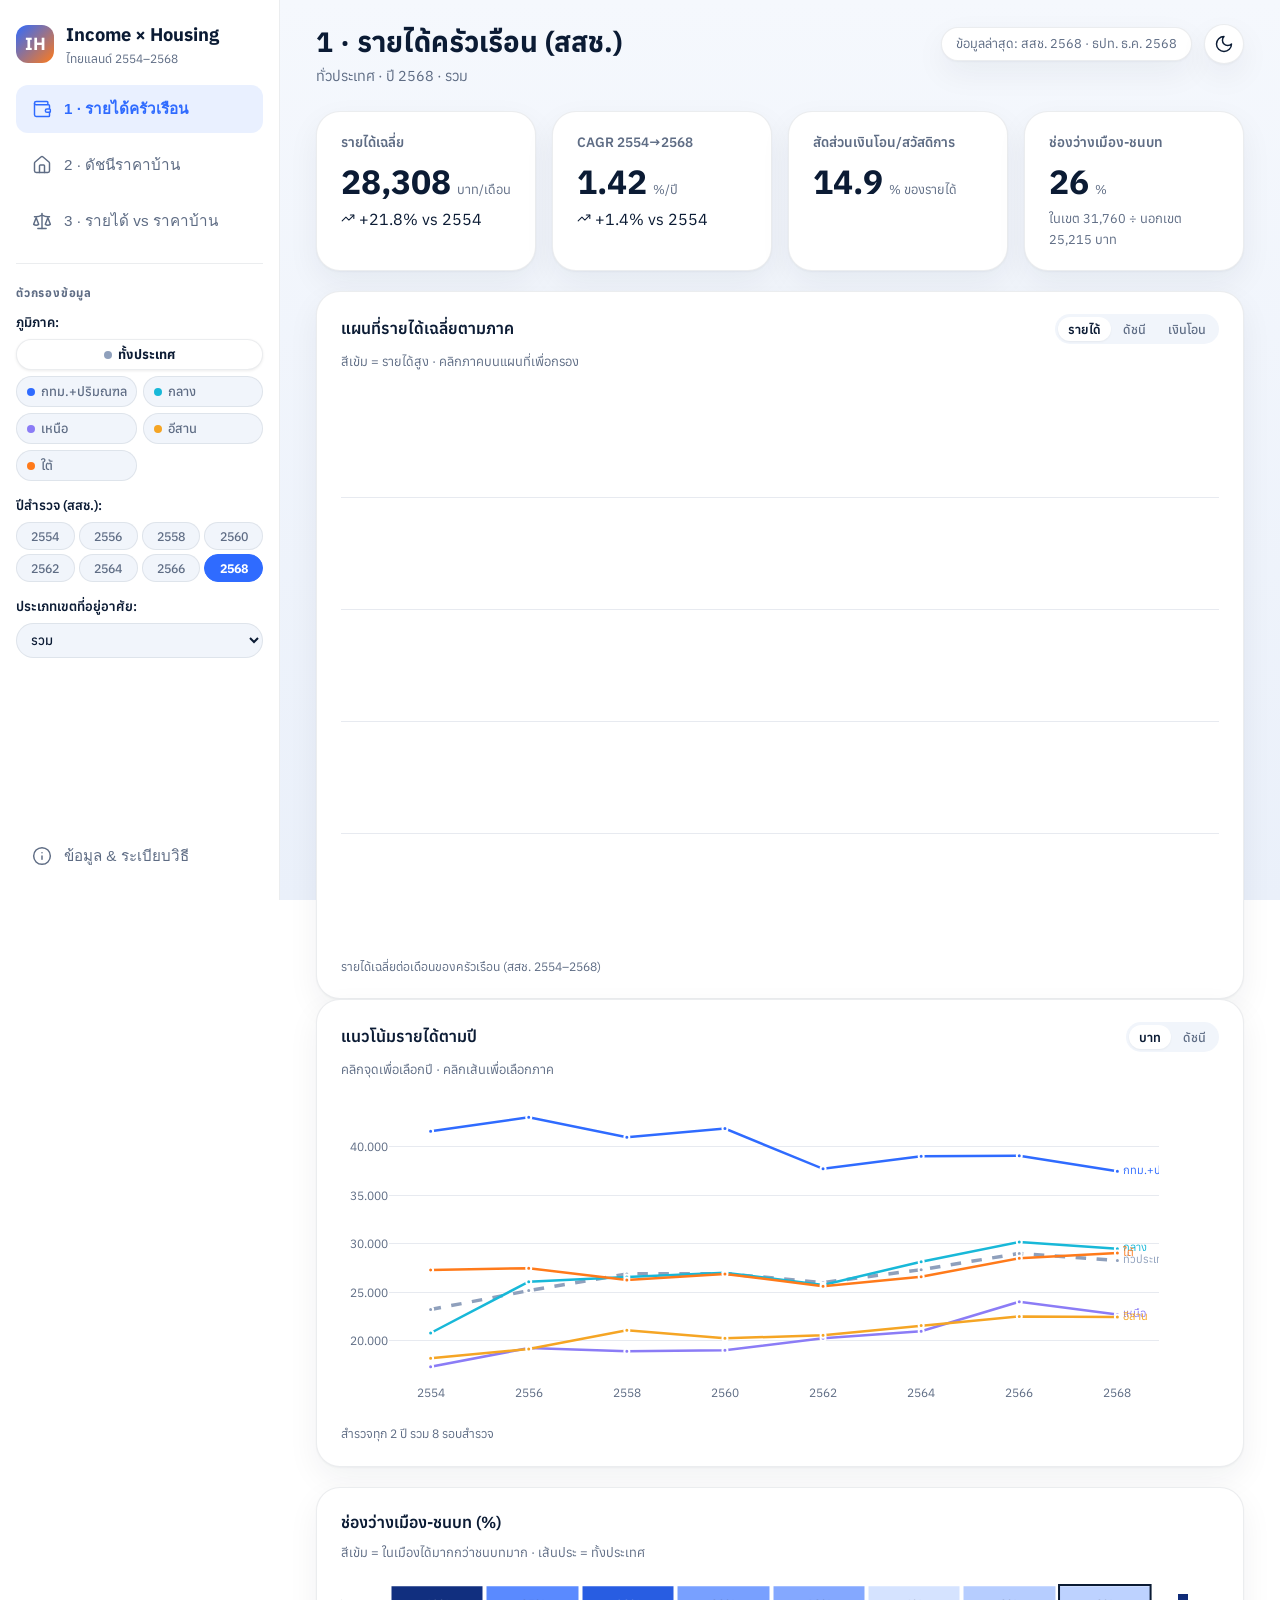
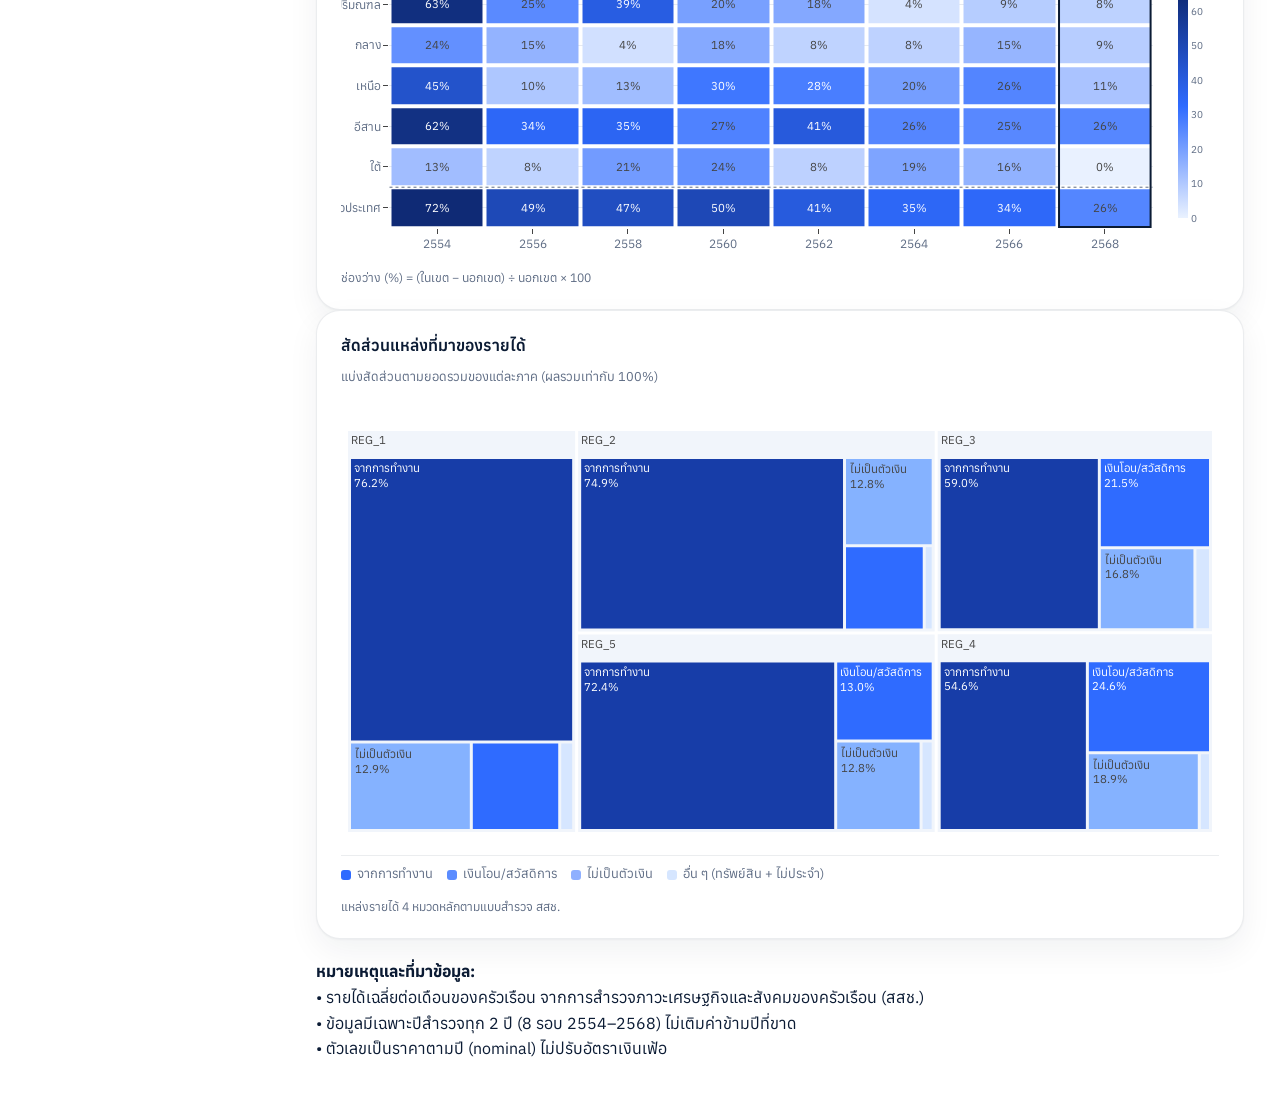
==== site/index.html @ 3fe5389e "Export static site with client engine and JSON datasets to site/" ====
<!DOCTYPE html>
<html lang="th" data-theme="dark">
<head>
  <meta charset="UTF-8">
  <meta name="viewport" content="width=device-width, initial-scale=1.0">
  <title>Income × Housing Dashboard — รายได้ครัวเรือน vs ดัชนีราคาบ้าน</title>
  
  <!-- Anti-flicker theme init -->
  <script>
    (function() {
      const saved = localStorage.getItem('ihd-theme');
      if (saved) {
        document.documentElement.setAttribute('data-theme', saved);
      } else if (window.matchMedia && window.matchMedia('(prefers-color-scheme: light)').matches) {
        document.documentElement.setAttribute('data-theme', 'light');
      }
    })();
  </script>

  <link rel="stylesheet" href="css/tokens.css">
  <link rel="stylesheet" href="css/app.css">
  
  <!-- Plotly.js CDN -->
  <script src="https://cdn.plot.ly/plotly-2.35.2.min.js" charset="utf-8"></script>
  <!-- Pre-bundled Data (Works offline & direct file:// without CORS issues) -->
  <script src="data/data.js"></script>
</head>
<body>
  <div class="app-container">
    <!-- ──────────────── Sidebar ──────────────── -->
    <aside class="sidebar">
      <a href="#" class="brand">
        <div class="brand-icon-box">IH</div>
        <div>
          <div>Income × Housing</div>
          <div style="font-size: 0.75rem; color: var(--text-muted); font-weight: 400;">ไทยแลนด์ 2554–2568</div>
        </div>
      </a>

      <nav>
        <ul class="nav-menu">
          <li>
            <button class="nav-item active" data-tab="1">
              <svg class="nav-icon" viewBox="0 0 24 24" fill="none" stroke="currentColor" stroke-width="1.75" stroke-linecap="round" stroke-linejoin="round" aria-hidden="true"><path d="M19 7V4a1 1 0 0 0-1-1H5a2 2 0 0 0 0 4h15a1 1 0 0 1 1 1v4h-3a2 2 0 0 0 0 4h3a1 1 0 0 0 1-1v-2a1 1 0 0 0-1-1"/><path d="M3 5v14a2 2 0 0 0 2 2h15a1 1 0 0 0 1-1v-4"/></svg>
              <span>1 · รายได้ครัวเรือน</span>
            </button>
          </li>
          <li>
            <button class="nav-item" data-tab="2">
              <svg class="nav-icon" viewBox="0 0 24 24" fill="none" stroke="currentColor" stroke-width="1.75" stroke-linecap="round" stroke-linejoin="round" aria-hidden="true"><path d="M15 21v-8a1 1 0 0 0-1-1h-4a1 1 0 0 0-1 1v8"/><path d="M3 10a2 2 0 0 1 .709-1.528l7-5.999a2 2 0 0 1 2.582 0l7 5.999A2 2 0 0 1 21 10v9a2 2 0 0 1-2 2H5a2 2 0 0 1-2-2z"/></svg>
              <span>2 · ดัชนีราคาบ้าน</span>
            </button>
          </li>
          <li>
            <button class="nav-item" data-tab="3">
              <svg class="nav-icon" viewBox="0 0 24 24" fill="none" stroke="currentColor" stroke-width="1.75" stroke-linecap="round" stroke-linejoin="round" aria-hidden="true"><path d="m16 16 3-8 3 8c-.87.65-1.92 1-3 1s-2.13-.35-3-1Z"/><path d="m2 16 3-8 3 8c-.87.65-1.92 1-3 1s-2.13-.35-3-1Z"/><path d="M7 21h10"/><path d="M12 3v18"/><path d="M3 7h2c2 0 5-1 7-2 2 1 5 2 7 2h2"/></svg>
              <span>3 · รายได้ vs ราคาบ้าน</span>
            </button>
          </li>
        </ul>
      </nav>

      <div class="sidebar-divider"></div>

      <!-- Sidebar Filters Section Under Tab 3 -->
      <section class="sidebar-filters" id="control-bar">
        <!-- Controls rendered dynamically by app.js -->
      </section>

      <div class="sidebar-footer">
        <button class="nav-item" id="btn-info" onclick="document.getElementById('info-modal').showModal()">
          <svg class="nav-icon" viewBox="0 0 24 24" fill="none" stroke="currentColor" stroke-width="1.75" stroke-linecap="round" stroke-linejoin="round" aria-hidden="true"><circle cx="12" cy="12" r="10"/><path d="M12 16v-4"/><path d="M12 8h.01"/></svg>
          <span>ข้อมูล & ระเบียบวิธี</span>
        </button>
      </div>
    </aside>

    <!-- ──────────────── Main Content ──────────────── -->
    <main class="main-content">
      <!-- Topbar -->
      <header class="topbar">
        <div class="topbar-left">
          <h1 class="tab-title" id="tab-title">1 · รายได้ครัวเรือน (สสช.)</h1>
          <div class="tab-status-line" id="tab-status-line">ทั่วประเทศ · ปี 2566 · รวมทุกเขต</div>
        </div>
        <div class="topbar-right">
          <span class="as-of-badge" id="as-of-badge">กำลังโหลดข้อมูลล่าสุด...</span>
          <button class="theme-toggle-btn" id="theme-toggle-btn" title="สลับธีม มืด/สว่าง" aria-label="สลับธีม">
          </button>
        </div>
      </header>

      <!-- KPI Grid -->
      <section class="kpi-grid" id="kpi-container">
        <!-- KPI cards rendered dynamically by app.js -->
      </section>

      <!-- Charts Grid / Container -->
      <section class="charts-container" id="charts-container">
        <!-- Charts rendered dynamically by app.js -->
      </section>

      <!-- Notes / Footnotes -->
      <footer class="notes-card" id="notes-card">
        <strong style="color: var(--text);">หมายเหตุและที่มาข้อมูล:</strong>
        <div id="notes-list"></div>
      </footer>
    </main>
  </div>

  <!-- ──────────────── Info Modal ──────────────── -->
  <dialog id="info-modal" style="background: var(--surface); color: var(--text); border: 1px solid var(--border); border-radius: var(--radius-card); padding: 24px; max-width: 600px; margin: auto; box-shadow: var(--shadow-lg);">
    <div style="display: flex; justify-content: space-between; align-items: center; margin-bottom: 16px;">
      <h2 style="font-size: 1.25rem;">ข้อมูลและระเบียบวิธีวิจัย</h2>
      <button onclick="document.getElementById('info-modal').close()" style="background: none; border: none; font-size: 1.5rem; color: var(--text); cursor: pointer;" aria-label="ปิด">&times;</button>
    </div>
    <div style="font-size: 0.9rem; color: var(--text-muted); line-height: 1.6; display: flex; flex-direction: column; gap: 12px;">
      <p><strong>1. รายได้ครัวเรือน:</strong> ข้อมูลจากการสำรวจภาวะเศรษฐกิจและสังคมของครัวเรือน (SES) โดยสำนักงานสถิติแห่งชาติ (สสช.) ทุก 2 ปี (8 รอบ 2554–2568) แสดงเป็นรายได้เฉลี่ยต่อเดือนต่อครัวเรือนในราคาตามปี (nominal)</p>
      <p><strong>2. ดัชนีราคาที่อยู่อาศัย:</strong> จัดทำโดยธนาคารแห่งประเทศไทย (ธปท.) ฐาน 2554 = 100 ใช้ Hedonic regression แบบเฉลี่ยเคลื่อนที่ 3 เดือน</p>
      <p><strong>3. การเปรียบเทียบ:</strong> คำนวณเป็นดัชนีราคาต่อรายได้ (Price-to-Income Index) โดย rebase ให้ปีต้นช่วง = 100 หากมากกว่า 100 แสดงว่าราคาบ้านโตเร็วกว่ารายได้ ("ซื้อยากขึ้น")</p>
      <p style="color: var(--danger, #E5484D);"><strong>ข้อควรระวัง:</strong> ข้อมูลนี้เปรียบเทียบอัตราการเติบโต ไม่ใช่ระดับราคาบ้านเป็นบาท จึงไม่สามารถคำนวณจำนวนปีของรายได้ที่ต้องใช้ซื้อบ้านได้</p>
    </div>
  </dialog>

  <!-- Engine & App Scripts -->
  <script src="js/engine.js"></script>
  <script src="js/app.js"></script>
</body>
</html>
---- site/css/tokens.css ----
/* Design tokens v2 for Income × Housing Dashboard */
@import url('https://fonts.googleapis.com/css2?family=Anuphan:wght@400;500;600;700&display=swap');

:root {
  --font-family: 'Anuphan', 'Noto Sans Thai', 'Sarabun', system-ui, -apple-system, sans-serif;
  --radius-card: 24px;
  --radius-icon: 12px;
  --radius-btn: 9999px;
  --radius-chip: 9999px;
  --radius-sm: 8px;
  --transition-fast: 180ms cubic-bezier(0.4, 0, 0.2, 1);
  --shadow-light: 0 1px 2px rgba(11, 27, 52, 0.04), 0 12px 32px rgba(11, 27, 52, 0.06);
}

[data-theme="dark"] {
  --bg-gradient: linear-gradient(180deg, #0A0F1A 0%, #0D1424 100%);
  --bg-solid: #0A0F1A;
  --surface: #111827;
  --surface-2: #1A2336;
  --border: rgba(255, 255, 255, 0.08);
  --text: #EAF0FA;
  --text-muted: #8FA0BC;
  --blue: #5B8CFF;
  --blue-soft: rgba(91, 140, 255, 0.15);
  --blue-700: #2F55C9;
  --orange: #FF8A3D;
  --orange-soft: rgba(255, 138, 61, 0.15);
  --positive: #34D399;
  --positive-soft: rgba(52, 211, 153, 0.15);
  --negative: #F87171;
  --negative-soft: rgba(248, 113, 113, 0.15);
  --focus: #5B8CFF;
  --card-border: 1px solid var(--border);
  --card-shadow: none;
}

[data-theme="light"] {
  --bg-gradient: linear-gradient(180deg, #F5F8FD 0%, #EAF0FA 100%);
  --bg-solid: #F5F8FD;
  --surface: #FFFFFF;
  --surface-2: #F1F5FB;
  --border: rgba(11, 27, 52, 0.08);
  --text: #0B1B34;
  --text-muted: #5E6C84;
  --blue: #2F6BFF;
  --blue-soft: rgba(47, 107, 255, 0.10);
  --blue-700: #173DA8;
  --orange: #FF7A1A;
  --orange-soft: rgba(255, 122, 26, 0.10);
  --positive: #0E9F6E;
  --positive-soft: rgba(14, 159, 110, 0.12);
  --negative: #E5484D;
  --negative-soft: rgba(229, 72, 77, 0.12);
  --focus: #2F6BFF;
  --card-border: 1px solid var(--border);
  --card-shadow: var(--shadow-light);
}

* {
  box-sizing: border-box;
  margin: 0;
  padding: 0;
}

body {
  font-family: var(--font-family);
  background: var(--bg-gradient);
  background-attachment: fixed;
  color: var(--text);
  line-height: 1.6;
  transition: background var(--transition-fast), color var(--transition-fast);
  -webkit-font-smoothing: antialiased;
  min-height: 100vh;
}

.tabular-nums {
  font-variant-numeric: tabular-nums;
}
---- site/css/app.css ----
/* Application Styles v2 */

/* ──────────────── App Layout ──────────────── */
.app-container {
  display: grid;
  grid-template-columns: 280px 1fr;
  min-height: 100vh;
}

@media (max-width: 1023px) {
  .app-container {
    grid-template-columns: 1fr;
  }
}

/* ──────────────── Sidebar ──────────────── */
.sidebar {
  background-color: var(--surface);
  border-right: 1px solid var(--border);
  padding: 20px 16px;
  display: flex;
  flex-direction: column;
  gap: 16px;
  position: sticky;
  top: 0;
  height: 100vh;
  z-index: 20;
  overflow-y: auto;
  overflow-x: hidden;
}

.sidebar::-webkit-scrollbar {
  width: 5px;
}
.sidebar::-webkit-scrollbar-thumb {
  background: var(--border);
  border-radius: 4px;
}

.sidebar-divider {
  height: 1px;
  background-color: var(--border);
  margin: 2px 0;
  flex-shrink: 0;
}

@media (max-width: 1023px) {
  .sidebar {
    display: none; /* Mobile menu handles navigation */
  }
}

.brand {
  display: flex;
  align-items: center;
  gap: 12px;
  font-weight: 700;
  font-size: 1.15rem;
  color: var(--text);
  text-decoration: none;
}

.brand-icon-box {
  width: 38px;
  height: 38px;
  border-radius: var(--radius-icon);
  background: linear-gradient(135deg, var(--blue), var(--orange));
  display: flex;
  align-items: center;
  justify-content: center;
  color: white;
  font-weight: 700;
  font-size: 1.1rem;
}

.nav-menu {
  display: flex;
  flex-direction: column;
  gap: 8px;
  list-style: none;
}

.nav-item {
  display: flex;
  align-items: center;
  gap: 12px;
  padding: 12px 16px;
  border-radius: var(--radius-icon);
  color: var(--text-muted);
  text-decoration: none;
  font-weight: 500;
  font-size: 0.95rem;
  cursor: pointer;
  border: none;
  background: transparent;
  width: 100%;
  text-align: left;
  transition: all var(--transition-fast);
}

.nav-item:hover {
  background-color: var(--surface-2);
  color: var(--text);
}

.nav-item.active {
  background-color: var(--blue-soft);
  color: var(--blue);
  font-weight: 600;
}

.nav-icon {
  width: 20px;
  height: 20px;
  stroke-width: 1.75;
  display: flex;
  align-items: center;
  justify-content: center;
}

.sidebar-footer {
  margin-top: auto;
  display: flex;
  flex-direction: column;
  gap: 8px;
}

/* ──────────────── Main Content ──────────────── */
.main-content {
  padding: 24px 36px 48px;
  display: flex;
  flex-direction: column;
  gap: 20px;
  max-width: 1440px;
  overflow-x: hidden;
}

@media (max-width: 768px) {
  .main-content {
    padding: 16px 16px 36px;
  }
}

/* Topbar Header */
.topbar {
  display: flex;
  align-items: flex-start;
  justify-content: space-between;
  flex-wrap: wrap;
  gap: 16px;
  padding-bottom: 4px;
}

.topbar-left {
  display: flex;
  flex-direction: column;
  gap: 4px;
}

.tab-title {
  font-size: 1.75rem;
  font-weight: 700;
  color: var(--text);
  line-height: 1.3;
}

.tab-status-line {
  font-size: 0.9rem;
  color: var(--text-muted);
  font-weight: 400;
}

.topbar-right {
  display: flex;
  align-items: center;
  gap: 12px;
}

.as-of-badge {
  font-size: 0.8rem;
  color: var(--text-muted);
  background-color: var(--surface);
  padding: 6px 14px;
  border-radius: var(--radius-btn);
  border: 1px solid var(--border);
  box-shadow: var(--card-shadow);
}

.theme-toggle-btn {
  background: var(--surface);
  border: 1px solid var(--border);
  color: var(--text);
  width: 40px;
  height: 40px;
  border-radius: 50%;
  cursor: pointer;
  display: flex;
  align-items: center;
  justify-content: center;
  transition: all var(--transition-fast);
  box-shadow: var(--card-shadow);
}

.theme-toggle-btn:hover {
  background-color: var(--surface-2);
}

/* ──────────────── Sidebar Filters ──────────────── */
.sidebar-filters {
  display: flex;
  flex-direction: column;
  gap: 14px;
}

.sidebar-filters-title {
  font-size: 0.72rem;
  font-weight: 700;
  color: var(--text-muted);
  text-transform: uppercase;
  letter-spacing: 0.8px;
  margin-top: 2px;
  margin-bottom: -4px;
}

.sidebar-control-group {
  display: flex;
  flex-direction: column;
  gap: 6px;
}

.sidebar-control-label {
  font-size: 0.82rem;
  font-weight: 600;
  color: var(--text);
  display: flex;
  justify-content: space-between;
  align-items: center;
}

/* Region Radio Chips (Grid 2-col, National spans 2) */
.sidebar-region-chips {
  display: grid;
  grid-template-columns: 1fr 1fr;
  gap: 6px;
}

.sidebar-region-chip {
  display: inline-flex;
  align-items: center;
  gap: 6px;
  padding: 6px 10px;
  border-radius: var(--radius-btn);
  border: 1px solid var(--border);
  background: var(--surface-2);
  color: var(--text-muted);
  font-family: inherit;
  font-size: 0.8rem;
  cursor: pointer;
  font-weight: 500;
  transition: all var(--transition-fast);
  white-space: nowrap;
  overflow: hidden;
  text-overflow: ellipsis;
}

.sidebar-region-chip.span-full {
  grid-column: span 2;
  justify-content: center;
}

.sidebar-region-chip:hover {
  background-color: var(--surface);
  color: var(--text);
  border-color: var(--text-muted);
}

.sidebar-region-chip.active {
  background-color: var(--surface);
  color: var(--text);
  font-weight: 700;
  box-shadow: 0 1px 3px rgba(0, 0, 0, 0.08);
}

.region-dot {
  width: 8px;
  height: 8px;
  border-radius: 50%;
  display: inline-block;
  flex-shrink: 0;
}

/* Year Chips Grid (4 columns) */
.sidebar-year-grid {
  display: grid;
  grid-template-columns: repeat(4, 1fr);
  gap: 4px;
}

.sidebar-year-btn {
  padding: 5px 0;
  text-align: center;
  border-radius: var(--radius-btn);
  border: 1px solid var(--border);
  background: var(--surface-2);
  color: var(--text-muted);
  font-family: inherit;
  font-size: 0.78rem;
  cursor: pointer;
  font-weight: 500;
  transition: all var(--transition-fast);
}

.sidebar-year-btn:hover {
  background-color: var(--surface);
  color: var(--text);
  border-color: var(--text-muted);
}

.sidebar-year-btn.active {
  background-color: var(--blue);
  color: white;
  font-weight: 700;
  border-color: var(--blue);
}

/* Tab 3 Year Range Row */
.sidebar-year-range-row {
  display: grid;
  grid-template-columns: 1fr auto 1fr;
  align-items: center;
  gap: 6px;
}

/* Select Controls in Sidebar */
.sidebar-select {
  width: 100%;
  background-color: var(--surface-2);
  border: 1px solid var(--border);
  color: var(--text);
  padding: 7px 10px;
  border-radius: var(--radius-btn);
  font-family: inherit;
  font-size: 0.82rem;
  font-weight: 500;
  cursor: pointer;
  outline: none;
  transition: all var(--transition-fast);
}

.sidebar-select:focus-visible {
  border-color: var(--focus);
  outline: 2px solid var(--focus);
}

/* Clear Filters Ghost Button */
.btn-sidebar-clear {
  width: 100%;
  background: transparent;
  border: 1px dashed var(--border);
  color: var(--text-muted);
  padding: 7px 12px;
  border-radius: var(--radius-btn);
  font-family: inherit;
  font-size: 0.8rem;
  font-weight: 500;
  cursor: pointer;
  display: inline-flex;
  align-items: center;
  justify-content: center;
  gap: 6px;
  transition: all var(--transition-fast);
  margin-top: 4px;
}

.btn-sidebar-clear:hover {
  background-color: rgba(229, 72, 77, 0.08);
  border-color: #E5484D;
  color: #E5484D;
}

/* ──────────────── Tab 3 Layout ──────────────── */
.tab3-charts-container {
  display: flex;
  flex-direction: column;
  gap: 20px;
}

.tab3-mid-grid {
  display: grid;
  grid-template-columns: 1fr 1fr;
  gap: 20px;
}

@media (max-width: 960px) {
  .tab3-mid-grid {
    grid-template-columns: 1fr;
  }
}

/* ──────────────── KPI Grid ──────────────── */
.kpi-grid {
  display: grid;
  grid-template-columns: repeat(4, 1fr);
  gap: 16px;
}

@media (max-width: 1023px) {
  .kpi-grid {
    grid-template-columns: repeat(2, 1fr);
  }
}

@media (max-width: 640px) {
  .kpi-grid {
    grid-template-columns: 1fr;
  }
}

.kpi-card {
  background-color: var(--surface);
  border: var(--card-border);
  box-shadow: var(--card-shadow);
  border-radius: var(--radius-card);
  padding: 20px 24px;
  display: flex;
  flex-direction: column;
  gap: 6px;
  min-width: 200px;
}

.kpi-top {
  display: flex;
  align-items: center;
  gap: 10px;
}

.kpi-icon-box {
  width: 36px;
  height: 36px;
  border-radius: var(--radius-icon);
  background-color: var(--surface-2);
  color: var(--blue);
  display: flex;
  align-items: center;
  justify-content: center;
}

.kpi-label {
  font-size: 0.85rem;
  font-weight: 600;
  color: var(--text-muted);
  white-space: nowrap;
  overflow: hidden;
  text-overflow: ellipsis;
}

.kpi-value-row {
  display: flex;
  align-items: baseline;
  gap: 6px;
  margin-top: 4px;
}

.kpi-value {
  font-size: 2.1rem;
  font-weight: 700;
  color: var(--text);
  line-height: 1.1;
}

.kpi-unit {
  font-size: 0.8rem;
  color: var(--text-muted);
}

.kpi-subline {
  font-size: 0.8rem;
  color: var(--text-muted);
  margin-top: 2px;
}

.kpi-delta-row {
  display: flex;
  align-items: center;
  gap: 6px;
  margin-top: 4px;
}

.kpi-chip {
  display: inline-flex;
  align-items: center;
  gap: 4px;
  font-size: 0.78rem;
  font-weight: 600;
  padding: 3px 8px;
  border-radius: var(--radius-chip);
}

.kpi-chip-positive {
  background-color: var(--positive-soft);
  color: var(--positive);
}

.kpi-chip-negative {
  background-color: var(--negative-soft);
  color: var(--negative);
}

.kpi-chip-neutral {
  background-color: var(--surface-2);
  color: var(--text-muted);
}

/* ──────────────── Main Charts Grid (Tabs 1 & 2) ──────────────── */
.main-charts-grid {
  display: grid;
  grid-template-columns: 5fr 7fr;
  gap: 20px;
}

@media (max-width: 1200px) {
  .main-charts-grid {
    grid-template-columns: 1fr;
  }
}

.charts-right-stack {
  display: flex;
  flex-direction: column;
  gap: 20px;
}

/* Chart Card */
.chart-card {
  background-color: var(--surface);
  border: var(--card-border);
  box-shadow: var(--card-shadow);
  border-radius: var(--radius-card);
  padding: 22px 24px;
  display: flex;
  flex-direction: column;
  gap: 8px;
  position: relative;
}

.chart-card-full {
  width: 100%;
}

.chart-header {
  display: flex;
  align-items: center;
  justify-content: space-between;
  gap: 12px;
}

.chart-title {
  font-size: 1rem;
  font-weight: 600;
  color: var(--text);
}

.chart-read-guide {
  font-size: 0.8rem;
  color: var(--text-muted);
  font-weight: 400;
  margin-bottom: 4px;
}

.chart-note {
  font-size: 0.76rem;
  color: var(--text-muted);
  margin-top: 4px;
}

/* Segmented Control Buttons */
.segmented-control {
  display: inline-flex;
  background-color: var(--surface-2);
  padding: 3px;
  border-radius: var(--radius-btn);
  gap: 2px;
}

.segmented-btn {
  background: transparent;
  border: none;
  color: var(--text-muted);
  font-family: inherit;
  font-size: 0.78rem;
  font-weight: 500;
  padding: 4px 10px;
  border-radius: var(--radius-btn);
  cursor: pointer;
  transition: all var(--transition-fast);
}

.segmented-btn:hover {
  color: var(--text);
}

.segmented-btn.active {
  background-color: var(--surface);
  color: var(--text);
  font-weight: 600;
  box-shadow: 0 1px 2px rgba(0, 0, 0, 0.05);
}

/* Plotly Container */
.plotly-container {
  width: 100%;
  flex: 1;
}

/* Empty Notice */
.empty-notice {
  background-color: var(--surface-2);
  border: 1px dashed var(--border);
  color: var(--text-muted);
  border-radius: var(--radius-icon);
  padding: 16px;
  font-size: 0.85rem;
  text-align: center;
}

/* Treemap Legend */
.treemap-legend {
  display: flex;
  flex-wrap: wrap;
  gap: 14px;
  margin-top: 8px;
  padding-top: 8px;
  border-top: 1px solid var(--border);
}

.treemap-legend-item {
  display: inline-flex;
  align-items: center;
  gap: 6px;
  font-size: 0.8rem;
  color: var(--text-muted);
}

.treemap-legend-dot {
  width: 10px;
  height: 10px;
  border-radius: 3px;
}

/* ──────────────── Modal ──────────────── */
dialog {
  background: var(--surface);
  color: var(--text);
  border: 1px solid var(--border);
  border-radius: var(--radius-card);
  padding: 28px;
  max-width: 640px;
  margin: auto;
  box-shadow: 0 20px 40px rgba(0, 0, 0, 0.25);
}

dialog::backdrop {
  background: rgba(0, 0, 0, 0.5);
  backdrop-filter: blur(4px);
}

/* Accessible focus ring */
button:focus-visible, select:focus-visible, a:focus-visible {
  outline: 2px solid var(--focus);
  outline-offset: 2px;
}
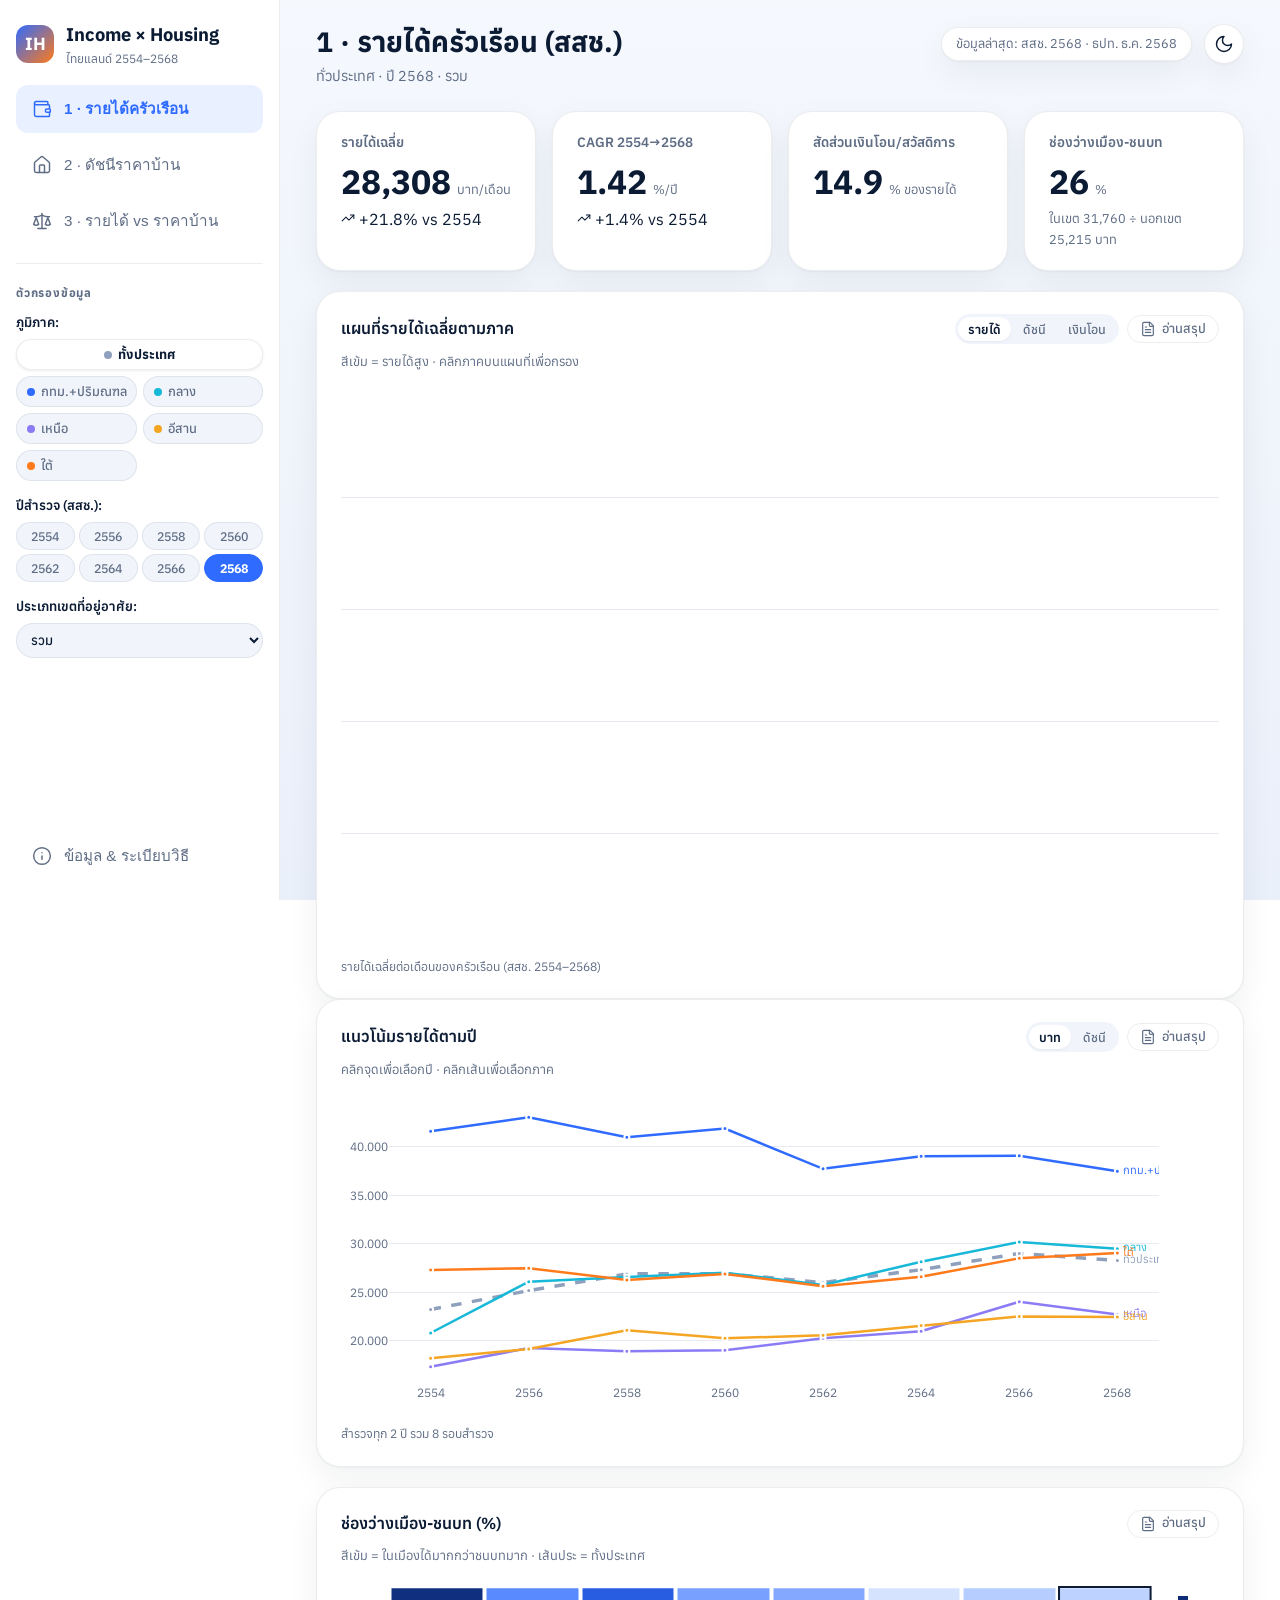
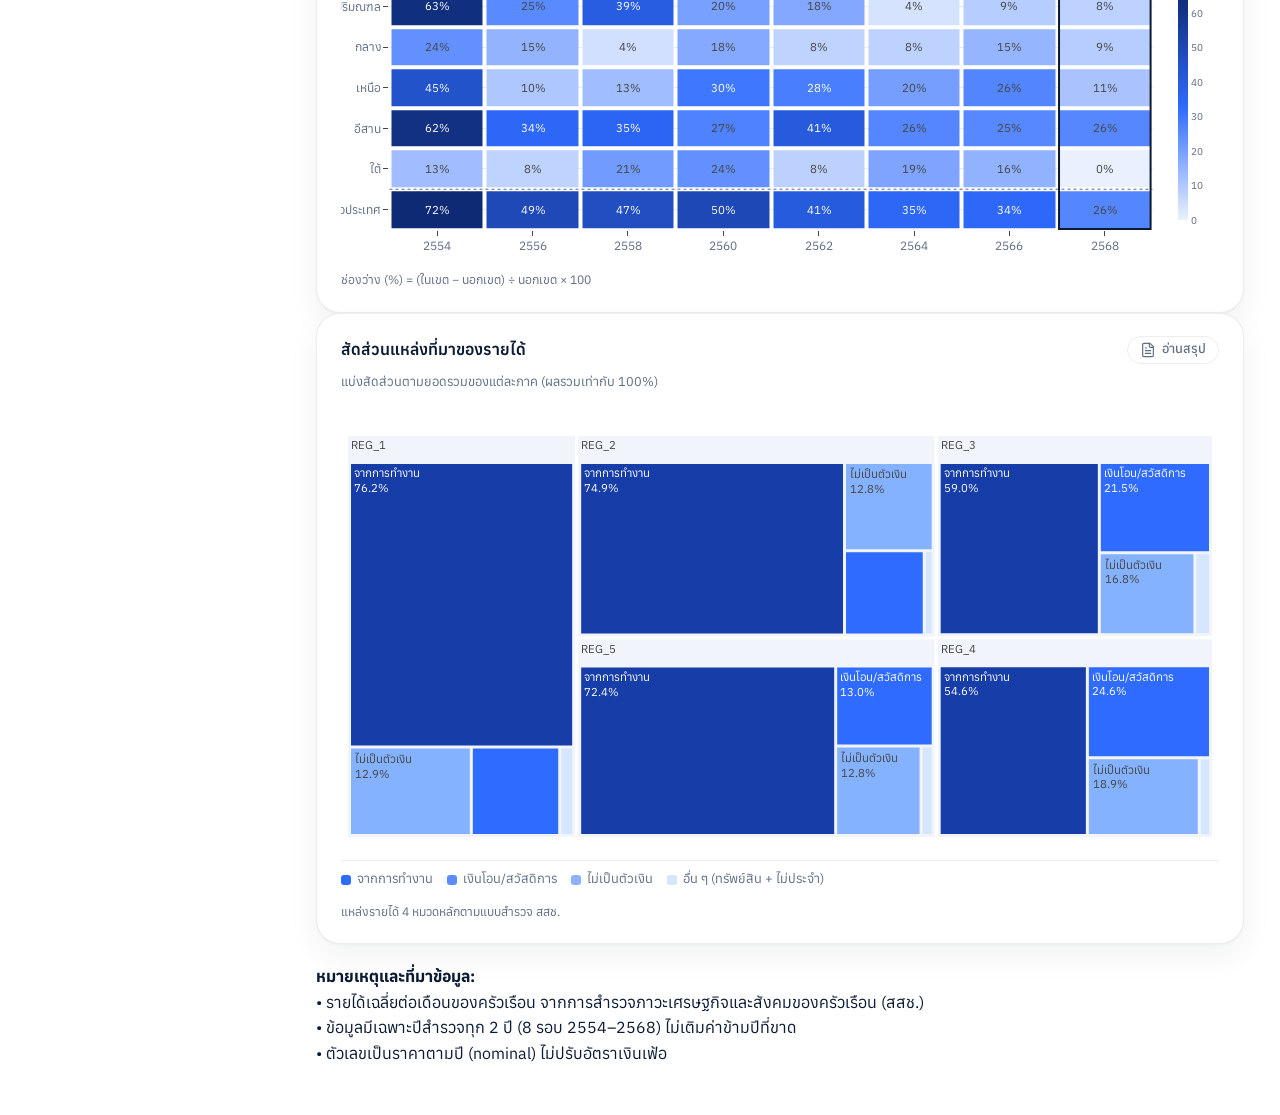
==== commit d87d76aa: "feat: implement Appendix 2 chart summary modal popup and API (v2 §12)" ====
--- a/site/index.html
+++ b/site/index.html
@@ -122,6 +122,33 @@
     </div>
   </dialog>
 
+  <!-- ──────────────── Summary Popup Modal (§12.3) ──────────────── -->
+  <dialog id="summary-dialog" class="summary-dialog" aria-labelledby="summary-dialog-title" aria-modal="true">
+    <div class="summary-dialog-card">
+      <div class="summary-dialog-header">
+        <div class="summary-dialog-header-text">
+          <h2 class="summary-dialog-title" id="summary-dialog-title">สรุปข้อมูล</h2>
+          <div class="summary-chips-row" id="summary-chips-row"></div>
+        </div>
+        <button type="button" class="summary-dialog-close" id="summary-dialog-close" aria-label="ปิด">
+          <svg viewBox="0 0 24 24" width="20" height="20" fill="none" stroke="currentColor" stroke-width="2" stroke-linecap="round" stroke-linejoin="round" aria-hidden="true"><path d="M18 6 6 18"/><path d="m6 6 12 12"/></svg>
+        </button>
+      </div>
+      <div class="summary-dialog-body" id="summary-dialog-body">
+        <div class="summary-headline" id="summary-headline"></div>
+        <ul class="summary-bullets" id="summary-bullets"></ul>
+        <div class="summary-caution" id="summary-caution" style="display: none;">
+          <svg viewBox="0 0 24 24" width="16" height="16" fill="none" stroke="currentColor" stroke-width="1.75" stroke-linecap="round" stroke-linejoin="round" aria-hidden="true"><path d="m21.73 18-8-14a2 2 0 0 0-3.48 0l-8 14A2 2 0 0 0 4 21h16a2 2 0 0 0 1.73-3Z"/><line x1="12" y1="9" x2="12" y2="13"/><line x1="12" y1="17" x2="12.01" y2="17"/></svg>
+          <span id="summary-caution-text"></span>
+        </div>
+        <div class="summary-empty" id="summary-empty" style="display: none;"></div>
+      </div>
+      <div class="summary-dialog-footer">
+        <span>สร้างจากข้อมูลที่แสดงในกราฟนี้ ตามตัวกรองปัจจุบัน</span>
+      </div>
+    </div>
+  </dialog>
+
   <!-- Engine & App Scripts -->
   <script src="js/engine.js"></script>
   <script src="js/app.js"></script>
--- a/site/css/app.css
+++ b/site/css/app.css
@@ -669,3 +669,265 @@
   outline: 2px solid var(--focus);
   outline-offset: 2px;
 }
+
+/* ──────────────── Chart Header Actions & Summary Button (§12.2) ──────────────── */
+.chart-header-actions {
+  display: inline-flex;
+  align-items: center;
+  gap: 8px;
+  flex-shrink: 0;
+}
+
+.btn-summary {
+  background: transparent;
+  border: 1px solid var(--border);
+  border-radius: var(--radius-btn);
+  padding: 5px 12px;
+  font-size: 0.8rem;
+  font-weight: 500;
+  font-family: inherit;
+  color: var(--text-muted);
+  cursor: pointer;
+  display: inline-flex;
+  align-items: center;
+  gap: 6px;
+  transition: all var(--transition-fast);
+  line-height: 1;
+}
+
+.btn-summary svg {
+  width: 16px;
+  height: 16px;
+  flex-shrink: 0;
+}
+
+.btn-summary:hover {
+  background-color: var(--blue-soft);
+  border-color: var(--blue);
+  color: var(--blue);
+}
+
+.btn-summary:focus-visible {
+  outline: 2px solid var(--focus);
+  outline-offset: 2px;
+}
+
+/* ──────────────── Summary Dialog Popup (§12.3) ──────────────── */
+body.dialog-open {
+  overflow: hidden !important;
+}
+
+dialog.summary-dialog {
+  border: none;
+  background: transparent;
+  padding: 0;
+  margin: auto;
+  width: min(560px, 92vw);
+  max-width: 560px;
+  max-height: 80vh;
+  box-shadow: none;
+  overflow: visible;
+}
+
+dialog.summary-dialog::backdrop {
+  background: rgba(10, 15, 26, 0.55);
+  backdrop-filter: blur(6px);
+  -webkit-backdrop-filter: blur(6px);
+}
+
+@media (prefers-reduced-motion: no-preference) {
+  dialog.summary-dialog[open] {
+    animation: summaryFadeScale 180ms cubic-bezier(0.4, 0, 0.2, 1) forwards;
+  }
+}
+
+@keyframes summaryFadeScale {
+  from {
+    opacity: 0;
+    transform: scale(0.98);
+  }
+  to {
+    opacity: 1;
+    transform: scale(1);
+  }
+}
+
+.summary-dialog-card {
+  background-color: var(--surface);
+  color: var(--text);
+  border-radius: var(--radius-card);
+  padding: 24px 28px;
+  display: flex;
+  flex-direction: column;
+  max-height: 80vh;
+  overflow-y: auto;
+  box-sizing: border-box;
+}
+
+[data-theme="light"] .summary-dialog-card {
+  box-shadow: 0 24px 64px rgba(11, 27, 52, 0.24);
+  border: 1px solid var(--border);
+}
+
+[data-theme="dark"] .summary-dialog-card {
+  border: 1px solid var(--border);
+  box-shadow: 0 24px 64px rgba(0, 0, 0, 0.6);
+}
+
+.summary-dialog-header {
+  display: flex;
+  justify-content: space-between;
+  align-items: flex-start;
+  gap: 16px;
+  margin-bottom: 16px;
+}
+
+.summary-dialog-header-text {
+  flex: 1;
+}
+
+.summary-dialog-title {
+  font-size: 1.125rem;
+  font-weight: 600;
+  color: var(--text);
+  line-height: 1.4;
+}
+
+.summary-chips-row {
+  display: flex;
+  flex-wrap: wrap;
+  gap: 6px;
+  margin-top: 8px;
+}
+
+.summary-chip {
+  display: inline-flex;
+  align-items: center;
+  padding: 2px 8px;
+  font-size: 0.75rem;
+  font-weight: 500;
+  background: var(--surface-2);
+  color: var(--text-muted);
+  border-radius: var(--radius-chip);
+  border: 1px solid var(--border);
+}
+
+.summary-dialog-close {
+  width: 40px;
+  height: 40px;
+  min-width: 40px;
+  border-radius: 50%;
+  background: transparent;
+  border: none;
+  color: var(--text-muted);
+  display: flex;
+  align-items: center;
+  justify-content: center;
+  cursor: pointer;
+  transition: all var(--transition-fast);
+  padding: 0;
+}
+
+.summary-dialog-close:hover {
+  background-color: var(--surface-2);
+  color: var(--text);
+}
+
+.summary-dialog-close:focus-visible {
+  outline: 2px solid var(--focus);
+  outline-offset: 2px;
+}
+
+.summary-dialog-body {
+  display: flex;
+  flex-direction: column;
+  gap: 14px;
+  flex: 1;
+}
+
+.summary-headline {
+  font-size: 1.0625rem;
+  font-weight: 600;
+  line-height: 1.5;
+  color: var(--text);
+}
+
+.summary-bullets {
+  display: flex;
+  flex-direction: column;
+  gap: 8px;
+  padding-left: 20px;
+  font-size: 0.906rem;
+  font-weight: 400;
+  line-height: 1.6;
+  color: var(--text);
+}
+
+.summary-bullets li::marker {
+  color: var(--blue);
+}
+
+.summary-bullets b,
+.summary-bullets strong {
+  font-weight: 700;
+  font-variant-numeric: tabular-nums;
+}
+
+.summary-caution {
+  background: var(--surface-2);
+  border-radius: var(--radius-sm);
+  padding: 10px 14px;
+  display: flex;
+  align-items: flex-start;
+  gap: 10px;
+  font-size: 0.8125rem;
+  color: var(--text-muted);
+  line-height: 1.5;
+  margin-top: 4px;
+}
+
+.summary-caution svg {
+  color: var(--orange);
+  width: 16px;
+  height: 16px;
+  flex-shrink: 0;
+  margin-top: 2px;
+}
+
+.summary-empty {
+  background: var(--surface-2);
+  border: 1px dashed var(--border);
+  border-radius: var(--radius-sm);
+  padding: 16px;
+  font-size: 0.875rem;
+  color: var(--text-muted);
+  text-align: center;
+}
+
+.summary-dialog-footer {
+  font-size: 0.75rem;
+  color: var(--text-muted);
+  border-top: 1px solid var(--border);
+  padding-top: 12px;
+  margin-top: 16px;
+}
+
+/* Mobile Bottom Sheet (<768px) */
+@media (max-width: 767px) {
+  dialog.summary-dialog {
+    width: 100vw;
+    max-width: 100vw;
+    max-height: 85vh;
+    margin-bottom: 0;
+    bottom: 0;
+    top: auto;
+    border-bottom-left-radius: 0;
+    border-bottom-right-radius: 0;
+  }
+  dialog.summary-dialog .summary-dialog-card {
+    max-height: 85vh;
+    padding: 20px 20px 28px;
+    border-bottom-left-radius: 0;
+    border-bottom-right-radius: 0;
+  }
+}
